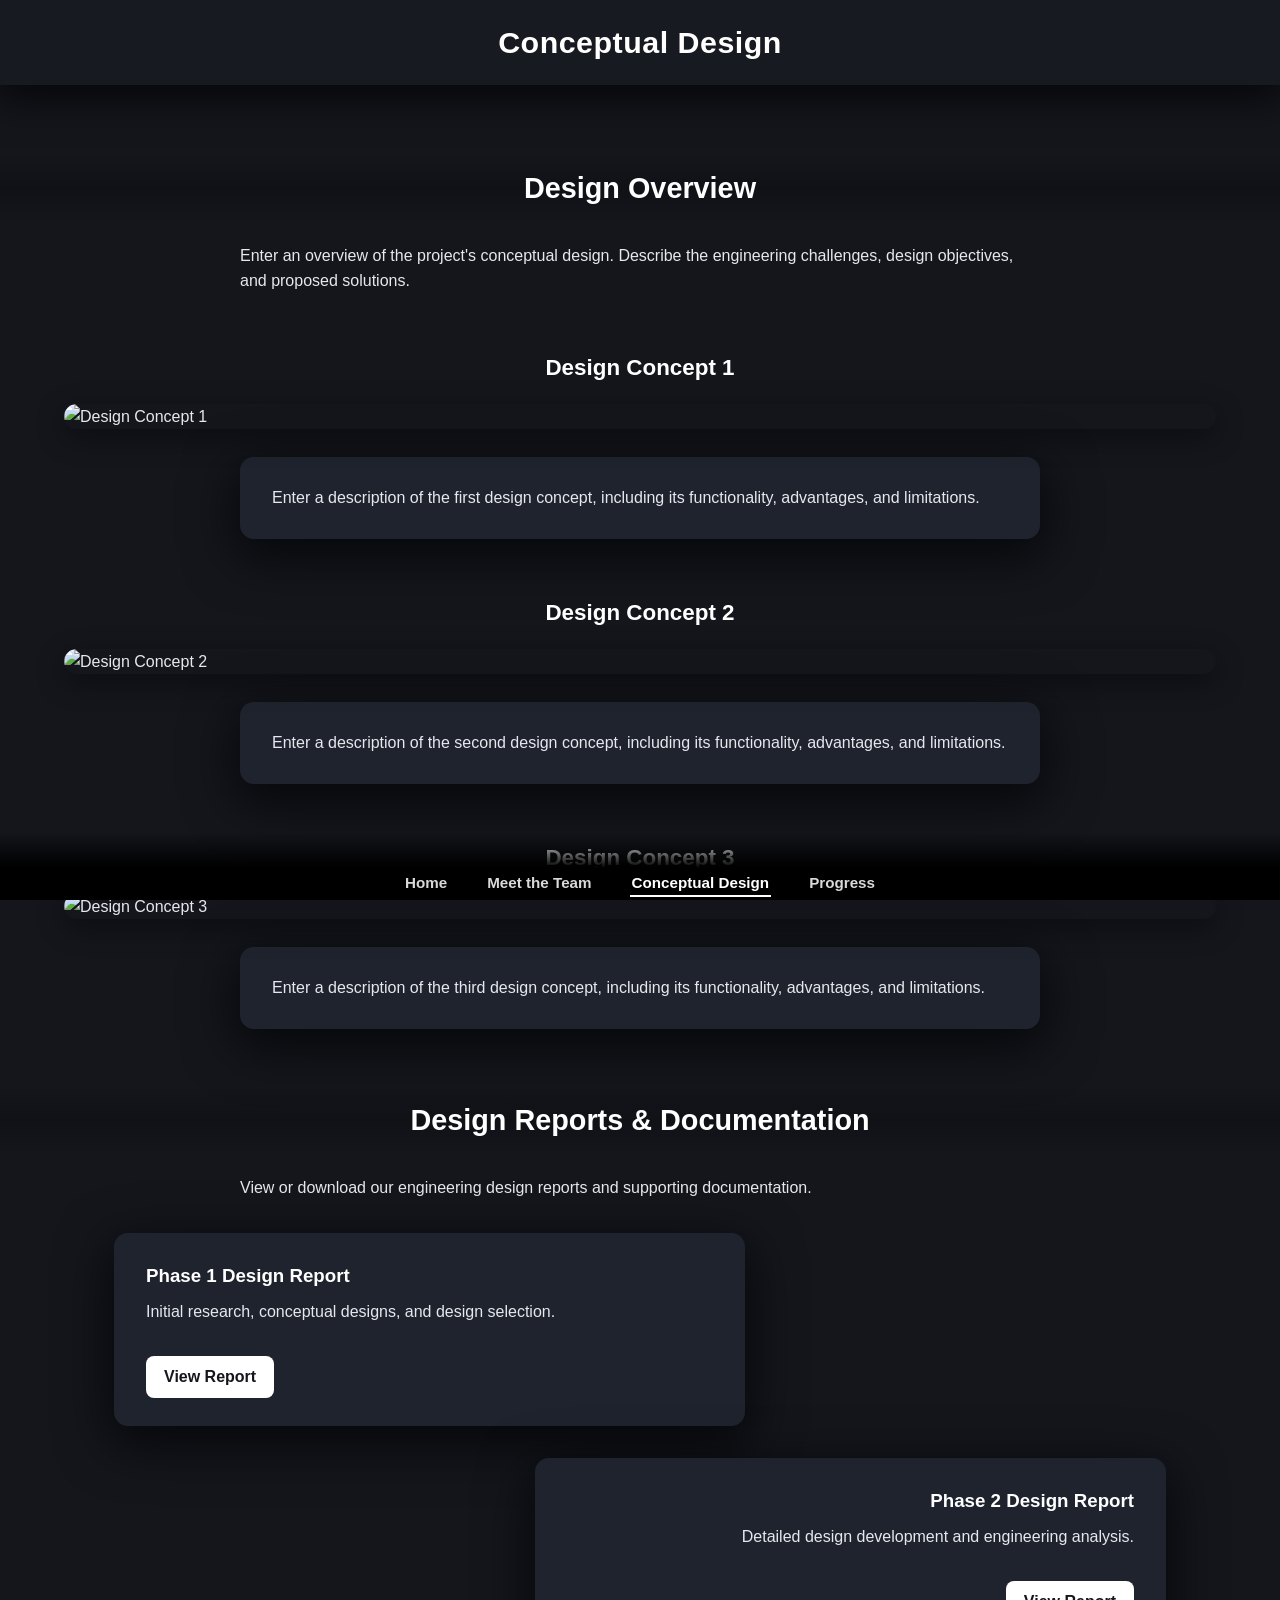
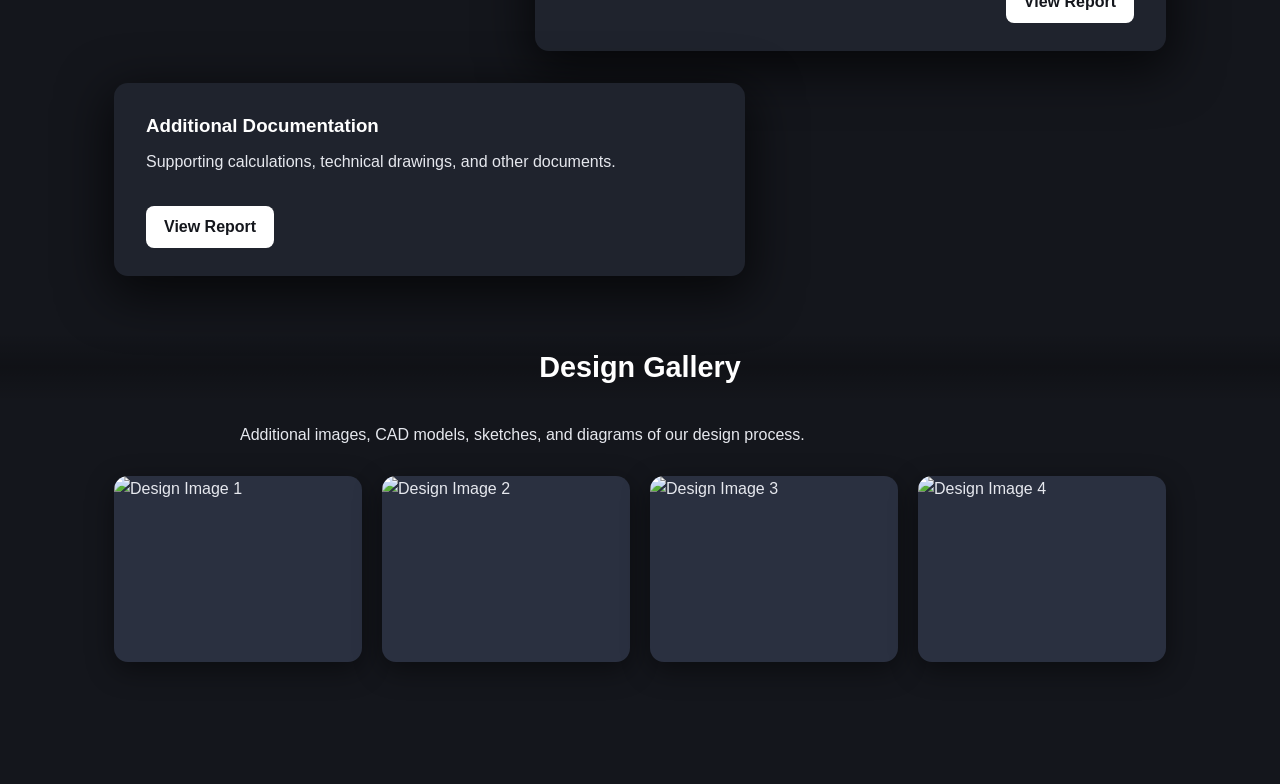
==== design.html @ e7a2e2de "Further Stylization + Progress Page" ====
<!DOCTYPE html>
<html lang="en">
<head>
  <meta charset="UTF-8">
  <meta name="viewport" content="width=device-width, initial-scale=1.0">
  <title>Project Title | Conceptual Design</title>
  <link rel="stylesheet" href="style.css">
</head>
<body>

  <!-- Header bar -->
  <header class="HeaderBar">
    <h1 class="TitleText PageText">Conceptual Design</h1>
  </header>

  <main class="PageContent">

    <!-- ===== Design Overview (standalone text, no box) ===== -->
    <h2 class="HeaderText PageText GradientBand">Design Overview</h2>
    <p class="DescriptionText">
      Enter an overview of the project's conceptual design. Describe the engineering
      challenges, design objectives, and proposed solutions.
    </p>

    <!-- ===== Design concepts: heading, image, description box =====
         Copy a .DesignBlock to add another concept. -->
    <section class="DesignBlock">
      <h3 class="SubHeaderText PageText">Design Concept 1</h3>
      <div class="ImageRow HeroRow">
        <img class="ProjectImage" src="images/design1.jpg" alt="Design Concept 1">
      </div>
      <div class="DescriptionBox">
        <p>
          Enter a description of the first design concept, including its functionality,
          advantages, and limitations.
        </p>
      </div>
    </section>

    <section class="DesignBlock">
      <h3 class="SubHeaderText PageText">Design Concept 2</h3>
      <div class="ImageRow HeroRow">
        <img class="ProjectImage" src="images/design2.jpg" alt="Design Concept 2">
      </div>
      <div class="DescriptionBox">
        <p>
          Enter a description of the second design concept, including its functionality,
          advantages, and limitations.
        </p>
      </div>
    </section>

    <section class="DesignBlock">
      <h3 class="SubHeaderText PageText">Design Concept 3</h3>
      <div class="ImageRow HeroRow">
        <img class="ProjectImage" src="images/design3.jpg" alt="Design Concept 3">
      </div>
      <div class="DescriptionBox">
        <p>
          Enter a description of the third design concept, including its functionality,
          advantages, and limitations.
        </p>
      </div>
    </section>

    <!-- ===== Design Reports & Documentation ===== -->
    <section class="DesignBlock">
      <h2 class="HeaderText PageText GradientBand">Design Reports &amp; Documentation</h2>
      <p class="DescriptionText">
        View or download our engineering design reports and supporting documentation.
      </p>

      <div class="ReportGrid">
        <div class="DescriptionBox">
          <h3>Phase 1 Design Report</h3>
          <p>Initial research, conceptual designs, and design selection.</p>
          <a class="ReportLink" href="reports/phase1.pdf" target="_blank">View Report</a>
        </div>

        <div class="DescriptionBox">
          <h3>Phase 2 Design Report</h3>
          <p>Detailed design development and engineering analysis.</p>
          <a class="ReportLink" href="reports/phase2.pdf" target="_blank">View Report</a>
        </div>

        <div class="DescriptionBox">
          <h3>Additional Documentation</h3>
          <p>Supporting calculations, technical drawings, and other documents.</p>
          <a class="ReportLink" href="reports/additional.pdf" target="_blank">View Report</a>
        </div>
      </div>
    </section>

    <!-- ===== Design Gallery ===== -->
    <section class="DesignBlock">
      <h2 class="HeaderText PageText GradientBand">Design Gallery</h2>
      <p class="DescriptionText">
        Additional images, CAD models, sketches, and diagrams of our design process.
      </p>

      <div class="GalleryGrid">
        <img src="images/gallery1.jpg" alt="Design Image 1">
        <img src="images/gallery2.jpg" alt="Design Image 2">
        <img src="images/gallery3.jpg" alt="Design Image 3">
        <img src="images/gallery4.jpg" alt="Design Image 4">
      </div>
    </section>

  </main>

  <!-- Gradient footer: stays pinned to the bottom of the window while scrolling -->
  <footer class="FooterNav">
    <nav>
      <a href="index.html">Home</a>
      <a href="team.html">Meet the Team</a>
      <a href="design.html" class="active">Conceptual Design</a>
      <a href="progress.html">Progress</a>
    </nav>
  </footer>

</body>
</html>
---- style.css ----
/* ============ Base ============ */
* {
  box-sizing: border-box;
}

body {
  margin: 0;
  min-height: 100vh;
  background: #14161c;
  color: #e6e8ee;
  font-family: "Segoe UI", Roboto, Helvetica, Arial, sans-serif;
  line-height: 1.6;
  /* leave room so the fixed footer never covers the last of the content */
  padding-bottom: 90px;
  overflow-x: hidden;    /* full-width gradient bands never cause sideways scrolling */
}

/* Shared text class for anything on the page */
.PageText {
  color: #ffffff;
  margin: 0;
}

/* ============ Header bar ============ */
.HeaderBar {
  position: relative;    /* keeps the shadow drawn on top of the page below */
  z-index: 10;
  background: #171a21;   /* a bit darker than the text boxes */
  padding: 18px 32px;
  text-align: center;    /* centers the project title */
  box-shadow: 0 10px 40px 4px rgba(0, 0, 0, 0.7);   /* long, soft shadow */
}

.TitleText {
  font-size: 1.9rem;
  font-weight: 700;
  letter-spacing: 0.5px;
}

/* ============ Main content ============ */
.PageContent {
  max-width: 1100px;
  margin: 0 auto;
  padding: 32px 24px;
}

/* Horizontal flex row; image fills the width, height fits the image */
.ImageRow {
  display: flex;
  justify-content: center;
}

/* Home page hero: the image row spans the full window, the image takes 90% of it */
.HeroRow {
  width: 100vw;
  margin-left: calc(50% - 50vw);
}

.HeroRow .ProjectImage {
  width: 90%;
}

.ProjectImage {
  width: 100%;
  height: auto;          /* vertical fit: keeps the image's proportions */
  border-radius: 18px;
  display: block;
  box-shadow: 0 8px 28px rgba(0, 0, 0, 0.45);
}

.HeaderText {
  text-align: center;
  font-size: 1.8rem;
  font-weight: 600;
  margin: 40px 0 20px;
}

/* Full-width bar that fades transparent -> dark -> transparent (top to bottom).
   Put it on any element inside .PageContent; it stretches to the window edges. */
.GradientBand {
  width: 100vw;
  margin-left: calc(50% - 50vw);
  background: linear-gradient(to bottom,
              rgba(0, 0, 0, 0) 0%,
              rgba(0, 0, 0, 0.22) 50%,
              rgba(0, 0, 0, 0) 100%);
}

.HeaderText.GradientBand {
  padding: 12px 0;
  margin-top: 36px;
  margin-bottom: 20px;
}

/* ============ Team page ============ */
.MemberList {
  display: flex;
  flex-direction: column;
}

/* One person: photo on the left, name + description on the right */
.MemberRow {
  padding: 44px 0;
}

/* Every other person gets the gradient band behind them and is mirrored to the right.
   nth-of-type counts only the person rows (divs), not the section headings, so the
   pattern carries on across Team Members, Faculty Advisor and Project Sponsors. */
.MemberRow:nth-of-type(even) {
  width: 100vw;
  margin-left: calc(50% - 50vw);
  background: linear-gradient(to bottom,
              rgba(0, 0, 0, 0) 0%,
              rgba(0, 0, 0, 0.4) 50%,
              rgba(0, 0, 0, 0) 100%);
}

.MemberInner {
  display: flex;
  align-items: center;   /* text keeps its natural height and centers beside the photo */
  gap: 36px;
  max-width: 1052px;     /* matches the page content width */
  margin: 0 auto;
}

/* Mirrored rows: photo on the right, text aligned right */
.MemberRow:nth-of-type(even) .MemberInner {
  flex-direction: row-reverse;
  text-align: right;
}

.MemberPhoto {
  flex: none;
  height: auto;          /* size set by the script in team.html (1.5x the text height) */
  width: 180px;
  aspect-ratio: 1 / 1;
  border-radius: 50%;
  object-fit: cover;
  background: #2a3040;
  box-shadow: 0 8px 28px rgba(0, 0, 0, 0.5);
}

.MemberText {
  flex: 1;
  display: flex;
  flex-direction: column;
  justify-content: center;
  align-items: flex-start;   /* each line is only as wide as its text */
}

.MemberRow:nth-of-type(even) .MemberText {
  align-items: flex-end;
}

.MemberName {
  margin: 0;
  font-size: 1.4rem;
  font-weight: 700;
  color: #ffffff;
}

.MemberText .MemberRole {
  margin: 2px 0 8px;
  font-weight: 600;
  color: #9fb3d9;
}

.MemberText p {
  margin: 0;
}

.SectionGap {
  margin-top: 56px;
}

/* ============ Design page ============ */
/* Standalone intro text (no box) */
.DescriptionText {
  max-width: 800px;
  margin: 0 auto;
  text-align: left;
}

/* Spacing between each concept (heading, image, description box) */
.DesignBlock {
  margin-top: 56px;
}

.DesignBlock .ImageRow {
  margin-bottom: 28px;
}

/* Smaller heading, one step below HeaderText */
.SubHeaderText {
  text-align: center;
  font-size: 1.4rem;
  font-weight: 600;
  margin: 0 0 18px;
}

/* Report cards: stacked with space between, alternating left / right */
.ReportGrid {
  display: flex;
  flex-direction: column;
  gap: 32px;
  margin-top: 32px;
}

.ReportGrid .DescriptionBox {
  width: 60%;
  max-width: none;
  margin: 0;
  display: flex;
  flex-direction: column;
  align-items: flex-start;     /* headings only as wide as their text */
  align-self: flex-start;      /* odd reports sit on the left */
}

.ReportGrid .DescriptionBox:nth-child(even) {
  align-self: flex-end;        /* even reports sit on the right */
  align-items: flex-end;
  text-align: right;
}

.ReportGrid .DescriptionBox:nth-child(even) .ReportLink {
  align-self: flex-end;
}

.ReportGrid h3 {
  margin: 0 0 8px;
  color: #ffffff;
}

.ReportGrid p {
  flex: 1;
}

.ReportLink {
  align-self: flex-start;
  margin-top: 16px;
  padding: 8px 18px;
  border-radius: 8px;
  background: #ffffff;
  color: #14161c;
  font-weight: 600;
  text-decoration: none;
}

.ReportLink:hover {
  background: #d8deea;
}

/* Gallery */
.GalleryGrid {
  display: grid;
  grid-template-columns: repeat(auto-fit, minmax(240px, 1fr));
  gap: 20px;
  margin-top: 28px;
}

.GalleryGrid img {
  width: 100%;
  aspect-ratio: 4 / 3;
  object-fit: cover;
  border-radius: 14px;
  box-shadow: 0 8px 28px rgba(0, 0, 0, 0.45);
  background: #2a3040;
}

/* Centered box, text inside reads left to right */
.DescriptionBox {
  max-width: 800px;
  margin: 0 auto;
  padding: 28px 32px;
  background: #1f232d;
  border-radius: 14px;
  text-align: left;
  box-shadow: 0 14px 50px 6px rgba(0, 0, 0, 0.65);  /* long, soft shadow */
}

.DescriptionBox p {
  margin: 0 0 1em;
}

.DescriptionBox p:last-child {
  margin-bottom: 0;
}

.ProductStatement {
  font-size: 1.15rem;
  font-weight: 600;
  color: #ffffff;
}

/* ============ Gradient footer nav ============ */
.FooterNav {
  position: fixed;       /* pinned to the window, so it stays put while scrolling */
  left: 0;
  right: 0;
  bottom: 0;
  height: 32px;          /* the solid black strip the links sit in */
  display: flex;
  align-items: center;
  justify-content: center;
  background: #000;
  z-index: 20;
}

/* Fade from transparent to black, sitting just above the solid strip */
.FooterNav::before {
  content: "";
  position: absolute;
  left: 0;
  right: 0;
  bottom: 100%;
  height: 35px;
  background: linear-gradient(to top, #000 0%, rgba(0, 0, 0, 0) 100%);
  pointer-events: none;  /* clicks pass through the fade */
}

.FooterNav nav {
  display: flex;
  gap: 36px;
}

.FooterNav a {
  color: #ffffff;
  text-decoration: none;
  font-weight: 600;
  font-size: 0.95rem;
  line-height: 1.3;
  padding: 2px 2px;
  border-bottom: 2px solid transparent;
  transition: border-color 0.2s, opacity 0.2s;
  opacity: 0.85;
}

.FooterNav a:hover,
.FooterNav a.active {
  opacity: 1;
  border-bottom-color: #ffffff;
}

/* ============ Progress page ============ */
.DescriptionBox .UpdateDate {
  flex: none;
  margin: -4px 0 8px;
  font-size: 0.9rem;
  font-weight: 600;
  color: #9fb3d9;
}

/* ============ Hover effects ============ */
/* One speed for every hover animation: change it here */
:root {
  --hover-speed: 0.5s;
  --text-glow: 0 0 14px rgba(170, 195, 255, 0.55);
}

/* Everything that animates on hover */
.DescriptionBox,
.ProjectImage,
.GalleryGrid img,
.MemberPhoto,
.ReportLink,
.FooterNav a,
.TitleText,
.HeaderText,
.SubHeaderText,
.DescriptionText,
.DescriptionBox p,
.DescriptionBox h3,
.MemberName,
.MemberRole,
.MemberText p {
  transition: transform var(--hover-speed) ease,
              box-shadow var(--hover-speed) ease,
              color var(--hover-speed) ease,
              text-shadow var(--hover-speed) ease,
              opacity var(--hover-speed), border-color var(--hover-speed);
}

/* Text boxes don't grow, they glow */
.DescriptionBox:hover {
  box-shadow: 0 14px 50px 6px rgba(0, 0, 0, 0.65),
              0 0 22px 0 rgba(150, 180, 255, 0.18);
}

/* Pictures (including team photos): grow 5% */
.ProjectImage:hover,
.GalleryGrid img:hover,
.MemberPhoto:hover {
  transform: scale(1.05);
}

/* Glow-only image (home page picture, Gantt chart): no growth, just a glow */
.GlowImage:hover {
  transform: none;
  box-shadow: 0 8px 28px rgba(0, 0, 0, 0.45),
              0 0 40px 6px rgba(150, 180, 255, 0.4);
}

/* Buttons: grow 10% */
.ReportLink:hover,
.FooterNav a:hover {
  transform: scale(1.1);
}

/* Titles, headers and names: grow 10% */
.TitleText:hover,
.HeaderText:hover,
.SubHeaderText:hover,
.DescriptionBox h3:hover,
.MemberName:hover {
  transform: scale(1.1);
}

/* Paragraphs: grow 5% (10% would push long paragraphs out of their boxes) */
.DescriptionText:hover,
.DescriptionBox p:hover,
.MemberRole:hover,
.MemberText p:hover {
  transform: scale(1.05);
}

/* All text: brighten and glow a little on hover */
.TitleText:hover,
.HeaderText:hover,
.SubHeaderText:hover,
.DescriptionText:hover,
.DescriptionBox p:hover,
.DescriptionBox h3:hover,
.MemberName:hover,
.MemberText p:hover {
  color: #ffffff;
  text-shadow: var(--text-glow);
}

.MemberText .MemberRole:hover {
  color: #c9d7f5;
  text-shadow: var(--text-glow);
}

/* Where text grows from:
   - paragraphs that fill a box grow from the middle, so they stay inside the box
   - short lines (headings, names, roles) are only as wide as their text and grow
     from the side they're anchored to */
.DescriptionText,
.DescriptionBox p {
  transform-origin: center;
}

.DescriptionBox h3,
.MemberName,
.MemberRole,
.MemberText p {
  transform-origin: left center;
}

.ReportGrid .DescriptionBox:nth-child(even) h3,
.MemberRow:nth-of-type(even) .MemberName,
.MemberRow:nth-of-type(even) .MemberRole,
.MemberRow:nth-of-type(even) .MemberText p {
  transform-origin: right center;
}

/* ============ Small screens ============ */
@media (max-width: 600px) {
  .HeaderBar { padding: 14px 18px; }
  .TitleText { font-size: 1.4rem; }
  .DescriptionBox { padding: 20px; }
  .MemberInner { gap: 18px; padding: 0 16px; }
  .FooterNav nav { gap: 18px; }
  .ReportGrid .DescriptionBox { width: 100%; }
  .FooterNav a { font-size: 0.95rem; }
}
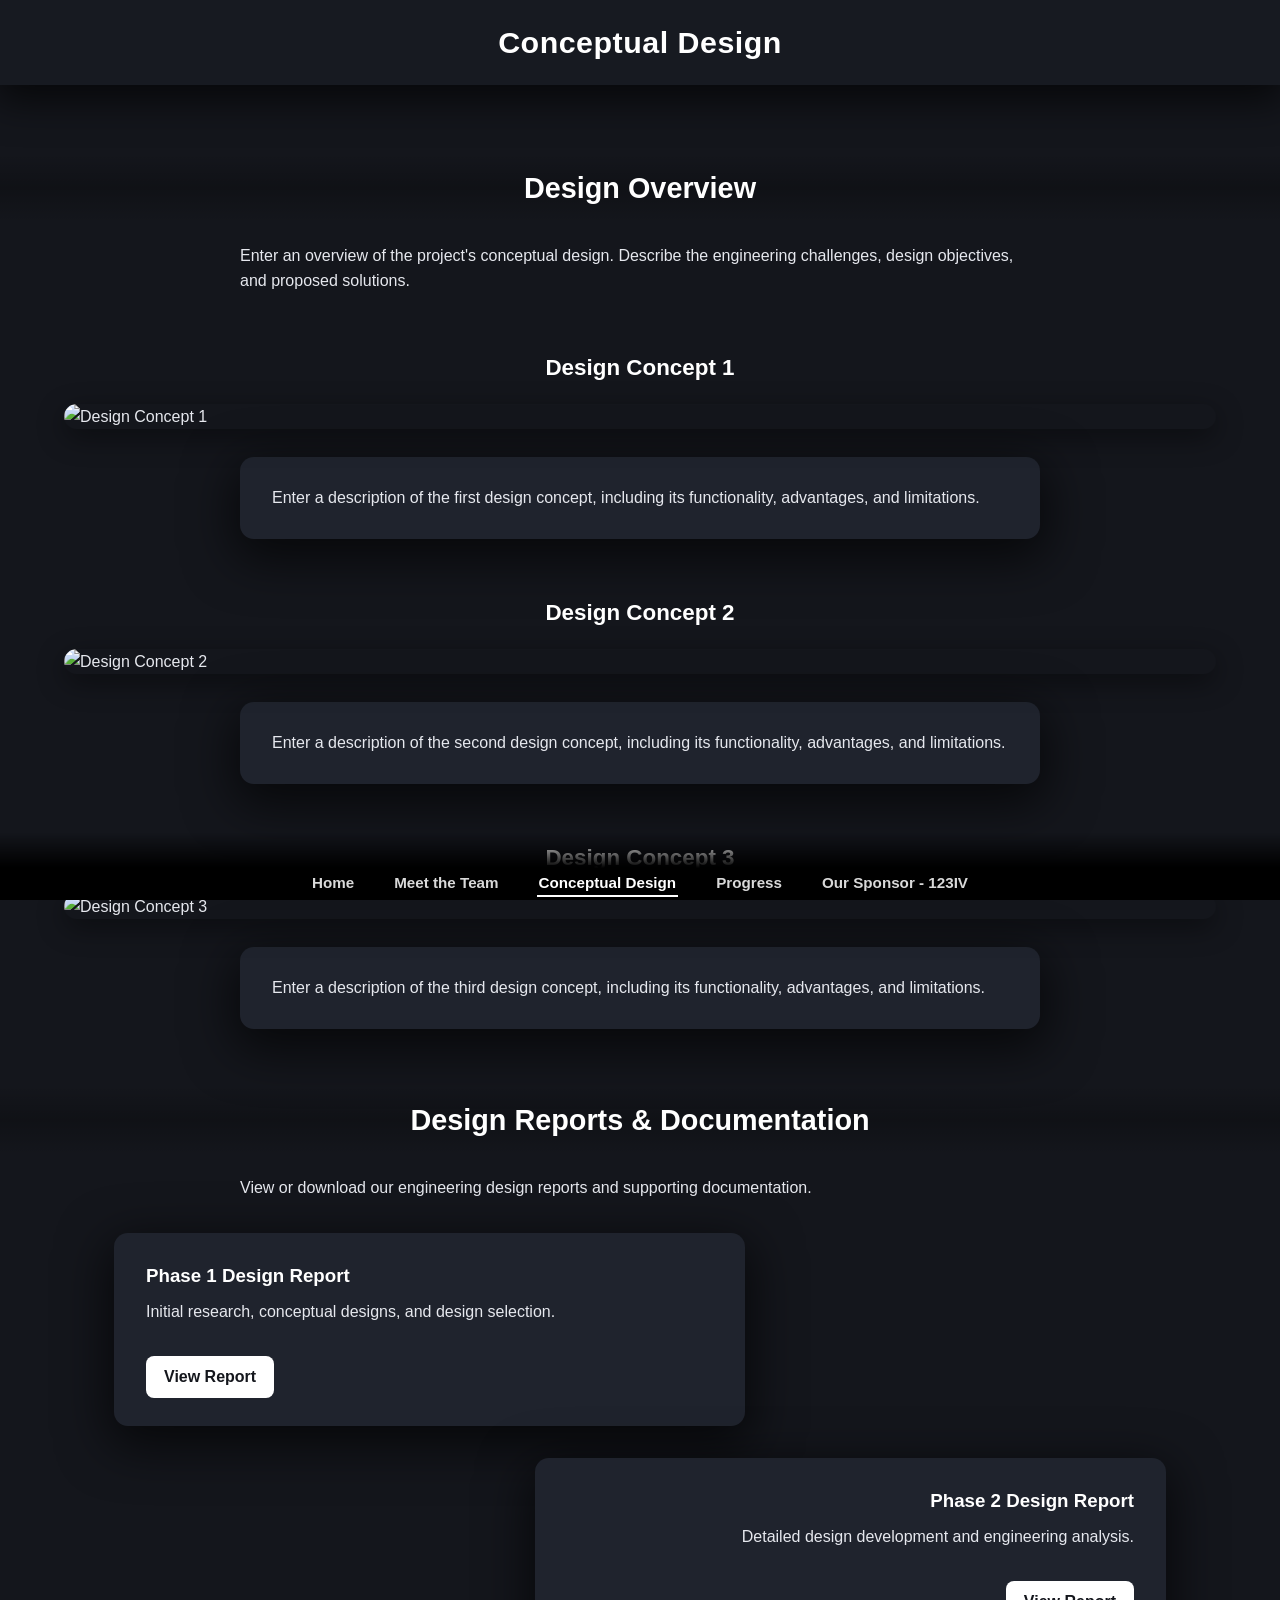
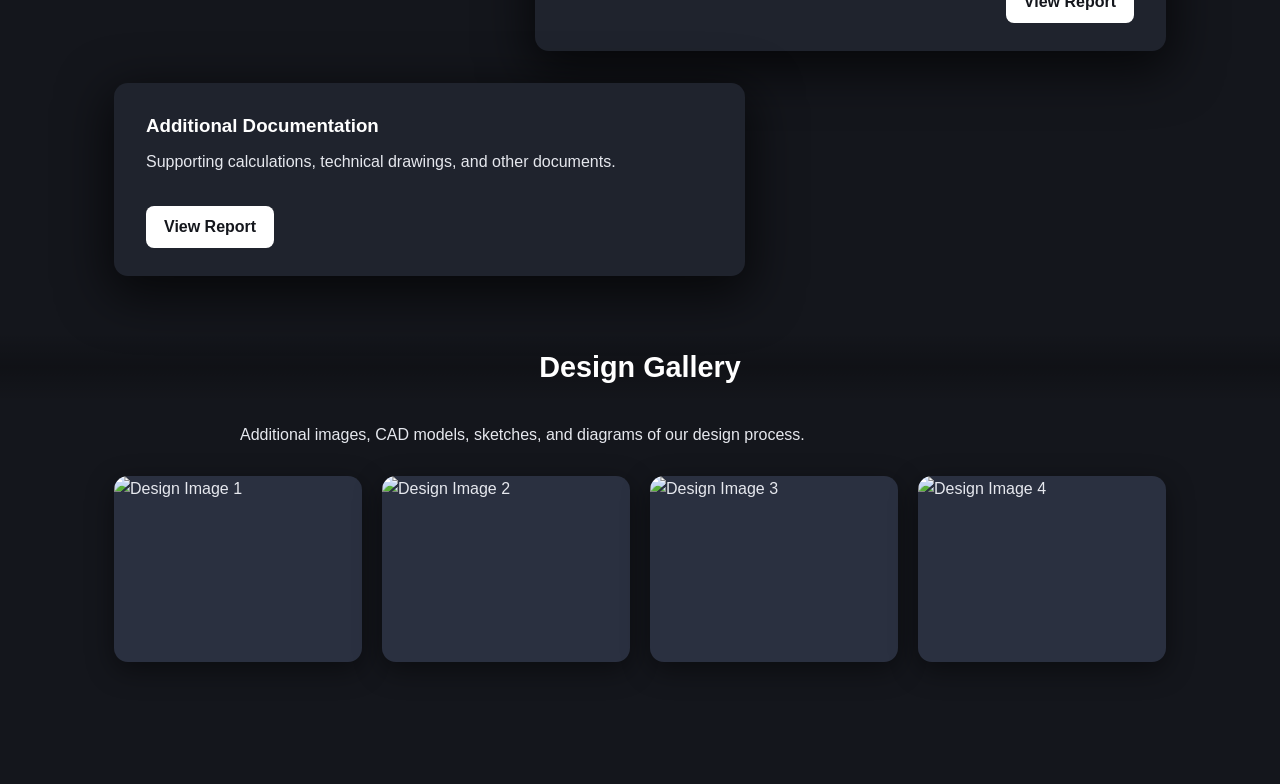
==== commit e19ffe21: "Title Fix" ====
--- a/design.html
+++ b/design.html
@@ -115,6 +115,7 @@
       <a href="team.html">Meet the Team</a>
       <a href="design.html" class="active">Conceptual Design</a>
       <a href="progress.html">Progress</a>
+      <a href="https://www.123ivrobot.com/" target="_blank" rel="noopener noreferrer">Our Sponsor - 123IV</a>
     </nav>
   </footer>
 
--- a/style.css
+++ b/style.css
@@ -470,7 +470,8 @@
   .TitleText { font-size: 1.4rem; }
   .DescriptionBox { padding: 20px; }
   .MemberInner { gap: 18px; padding: 0 16px; }
-  .FooterNav nav { gap: 18px; }
+  .FooterNav { height: auto; padding: 6px 10px; }
+  .FooterNav nav { flex-wrap: wrap; justify-content: center; gap: 4px 16px; }
   .ReportGrid .DescriptionBox { width: 100%; }
   .FooterNav a { font-size: 0.95rem; }
 }
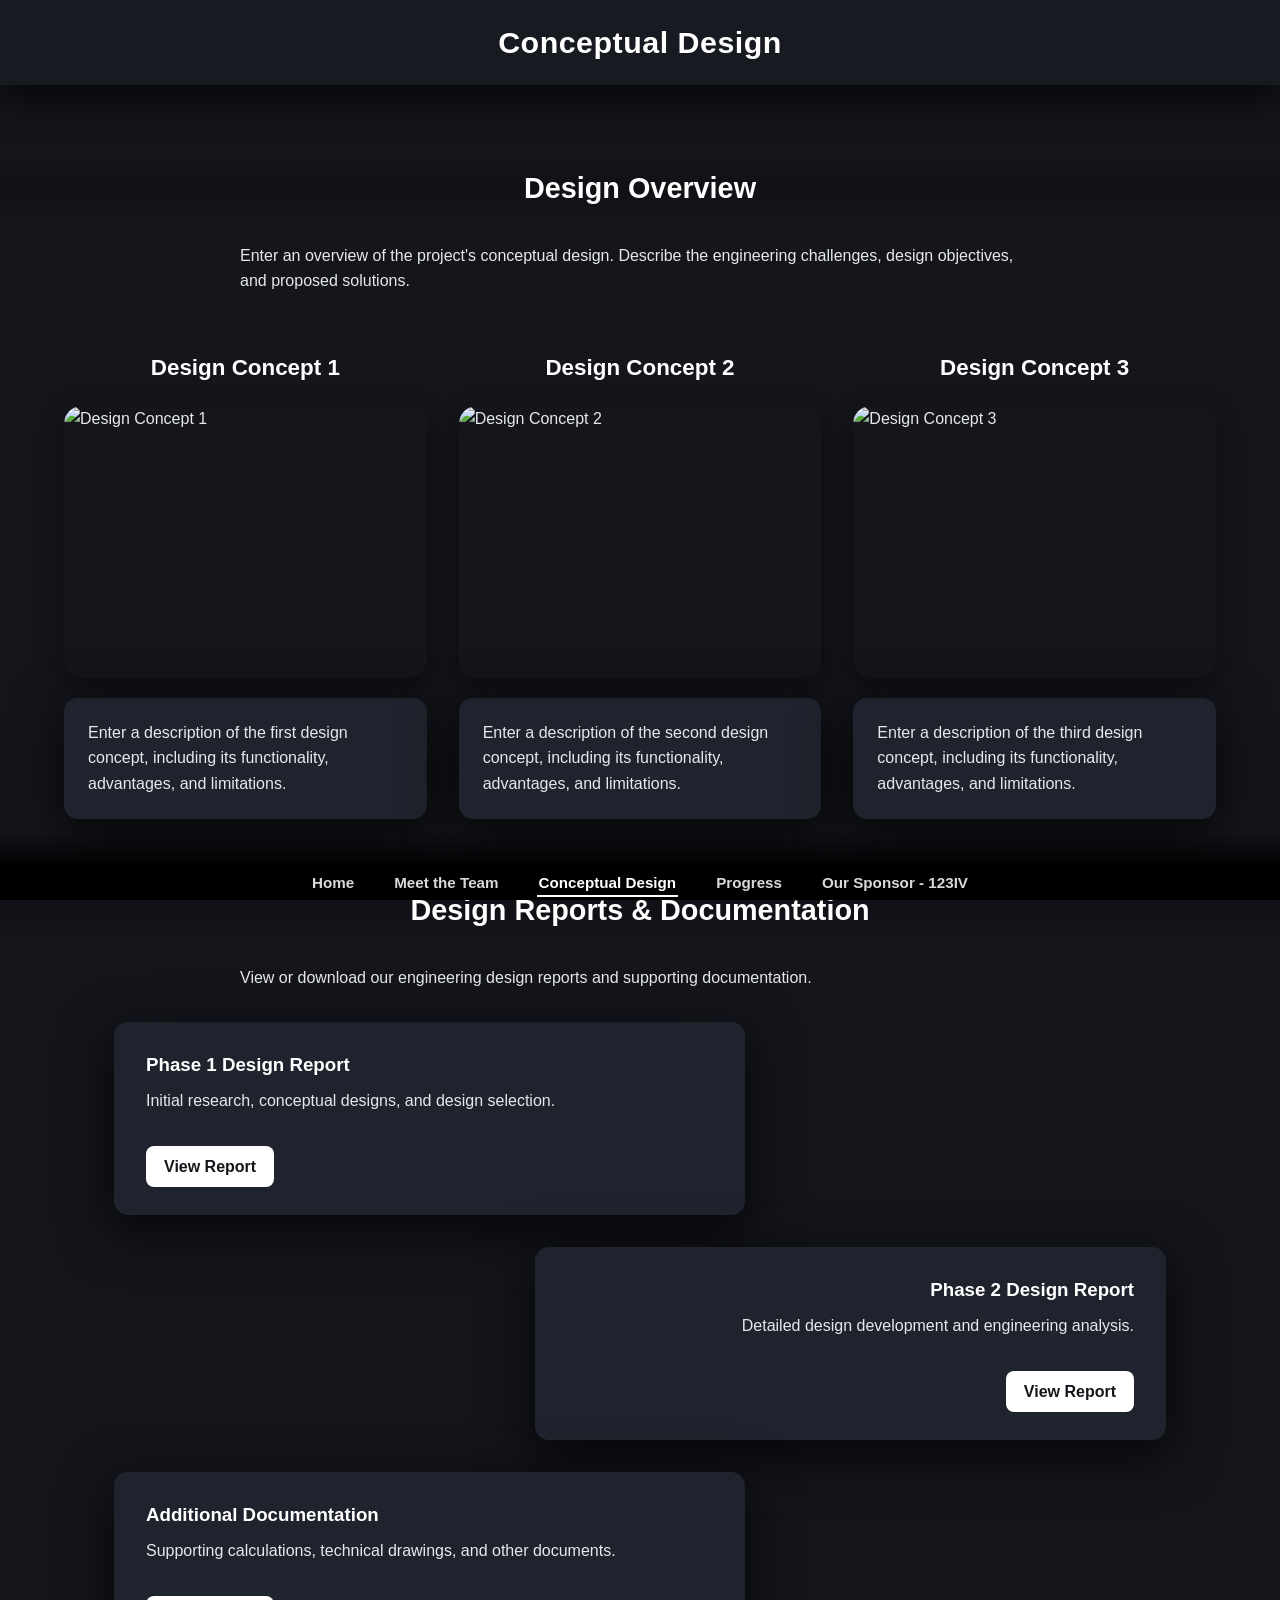
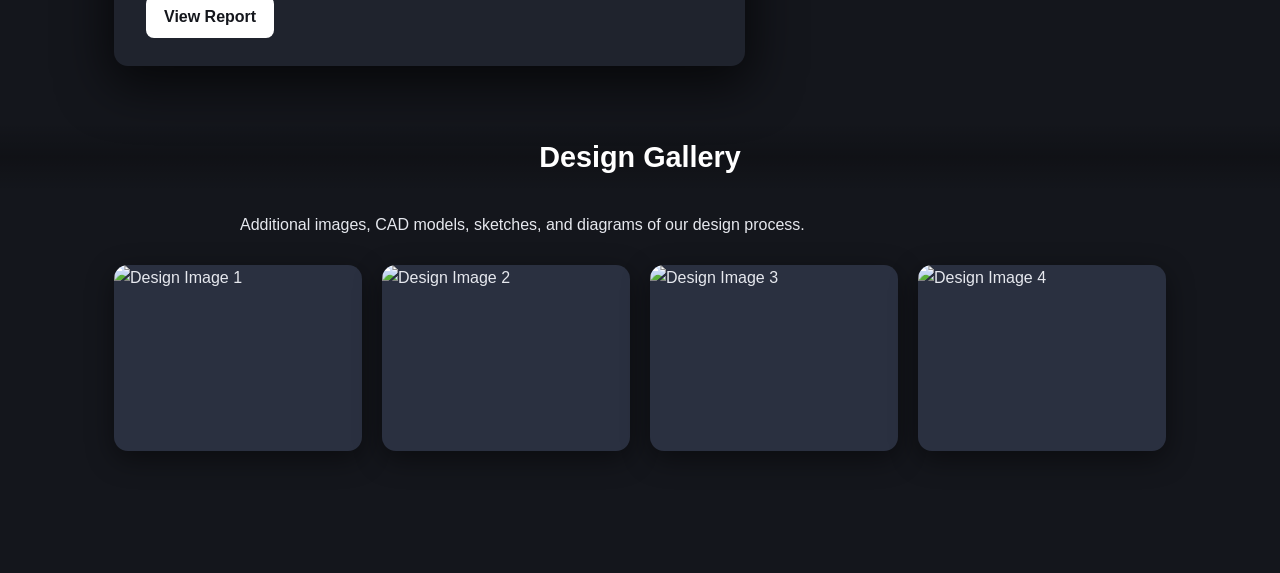
==== commit ab233b5f: "Stylization Changes" ====
--- a/design.html
+++ b/design.html
@@ -22,44 +22,44 @@
       challenges, design objectives, and proposed solutions.
     </p>
 
-    <!-- ===== Design concepts: heading, image, description box =====
-         Copy a .DesignBlock to add another concept. -->
+    <!-- ===== Design concepts: side by side, each with heading, image, description box =====
+         Copy a .ConceptCard to add another concept; the row adjusts automatically. -->
     <section class="DesignBlock">
-      <h3 class="SubHeaderText PageText">Design Concept 1</h3>
-      <div class="ImageRow HeroRow">
-        <img class="ProjectImage" src="images/design1.jpg" alt="Design Concept 1">
-      </div>
-      <div class="DescriptionBox">
-        <p>
-          Enter a description of the first design concept, including its functionality,
-          advantages, and limitations.
-        </p>
-      </div>
-    </section>
+      <div class="ConceptRow">
 
-    <section class="DesignBlock">
-      <h3 class="SubHeaderText PageText">Design Concept 2</h3>
-      <div class="ImageRow HeroRow">
-        <img class="ProjectImage" src="images/design2.jpg" alt="Design Concept 2">
-      </div>
-      <div class="DescriptionBox">
-        <p>
-          Enter a description of the second design concept, including its functionality,
-          advantages, and limitations.
-        </p>
-      </div>
-    </section>
+        <div class="ConceptCard">
+          <h3 class="SubHeaderText PageText">Design Concept 1</h3>
+          <img class="ProjectImage" src="images/design1.jpg" alt="Design Concept 1">
+          <div class="DescriptionBox">
+            <p>
+              Enter a description of the first design concept, including its functionality,
+              advantages, and limitations.
+            </p>
+          </div>
+        </div>
 
-    <section class="DesignBlock">
-      <h3 class="SubHeaderText PageText">Design Concept 3</h3>
-      <div class="ImageRow HeroRow">
-        <img class="ProjectImage" src="images/design3.jpg" alt="Design Concept 3">
-      </div>
-      <div class="DescriptionBox">
-        <p>
-          Enter a description of the third design concept, including its functionality,
-          advantages, and limitations.
-        </p>
+        <div class="ConceptCard">
+          <h3 class="SubHeaderText PageText">Design Concept 2</h3>
+          <img class="ProjectImage" src="images/design2.jpg" alt="Design Concept 2">
+          <div class="DescriptionBox">
+            <p>
+              Enter a description of the second design concept, including its functionality,
+              advantages, and limitations.
+            </p>
+          </div>
+        </div>
+
+        <div class="ConceptCard">
+          <h3 class="SubHeaderText PageText">Design Concept 3</h3>
+          <img class="ProjectImage" src="images/design3.jpg" alt="Design Concept 3">
+          <div class="DescriptionBox">
+            <p>
+              Enter a description of the third design concept, including its functionality,
+              advantages, and limitations.
+            </p>
+          </div>
+        </div>
+
       </div>
     </section>
 
--- a/style.css
+++ b/style.css
@@ -196,6 +196,37 @@
   font-size: 1.4rem;
   font-weight: 600;
   margin: 0 0 18px;
+}
+
+/* Design concepts: side by side in one row, using 90% of the window width */
+.ConceptRow {
+  width: 90vw;
+  margin-left: calc(50% - 45vw);
+  display: grid;
+  grid-template-columns: repeat(auto-fit, minmax(260px, 1fr));
+  gap: 32px;
+  align-items: start;
+}
+
+.ConceptCard {
+  display: flex;
+  flex-direction: column;
+  gap: 20px;
+}
+
+.ConceptCard .SubHeaderText {
+  margin: 0;
+}
+
+.ConceptCard .ProjectImage {
+  aspect-ratio: 4 / 3;   /* all three images the same shape, whatever their size */
+  object-fit: cover;
+}
+
+.ConceptCard .DescriptionBox {
+  max-width: none;
+  margin: 0;
+  padding: 22px 24px;
 }
 
 /* Report cards: stacked with space between, alternating left / right */
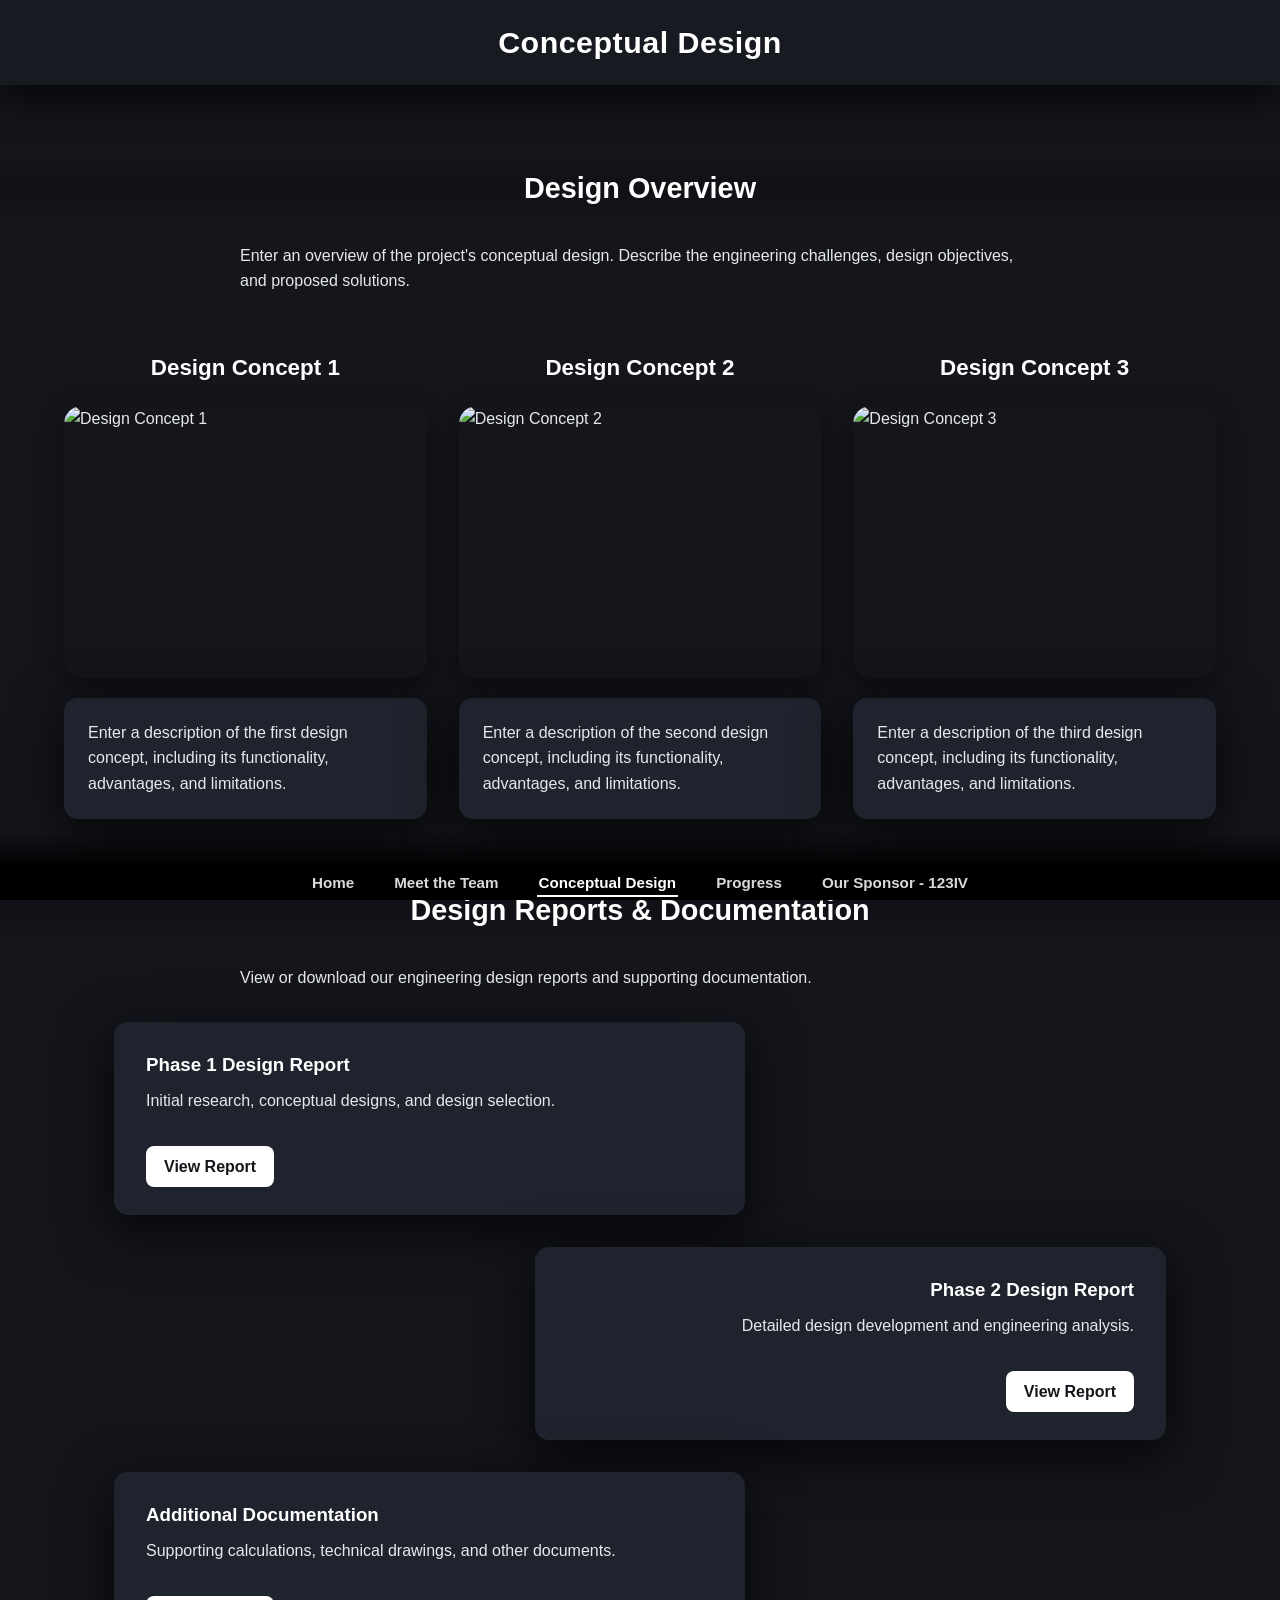
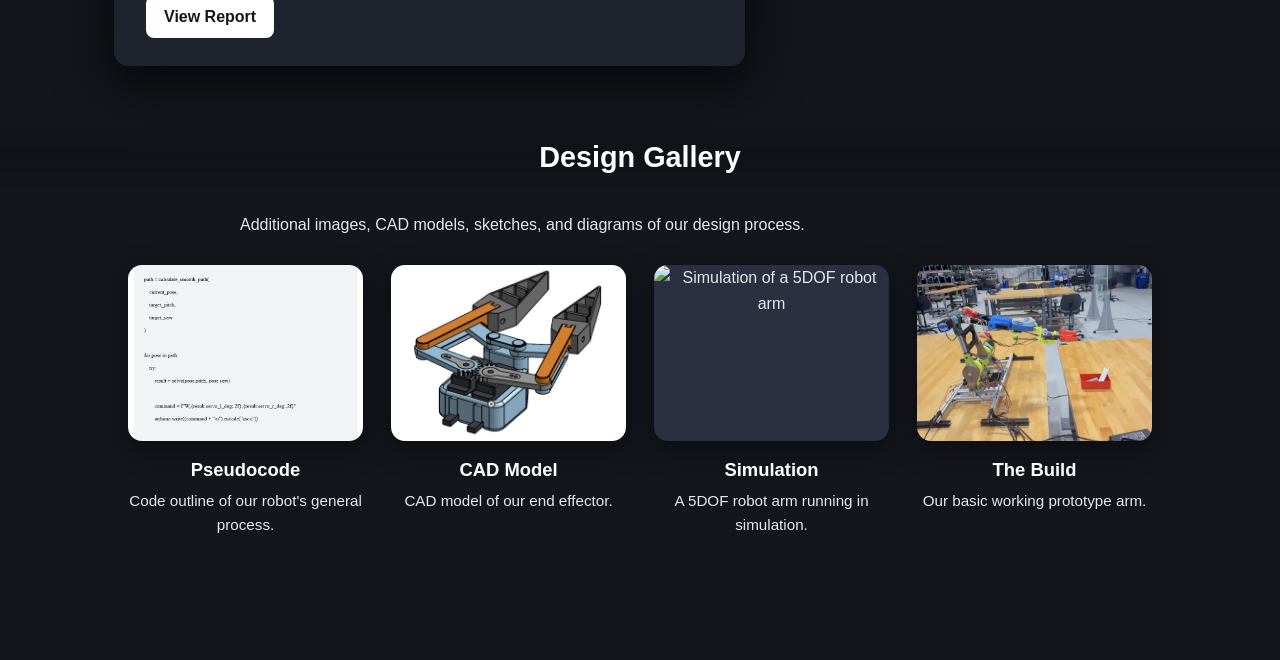
==== commit 69b754bd: "Stylization Changes" ====
--- a/design.html
+++ b/design.html
@@ -98,11 +98,40 @@
         Additional images, CAD models, sketches, and diagrams of our design process.
       </p>
 
+      <!-- Each .GalleryItem is an image with a name and description underneath.
+           Copy one to add another. -->
       <div class="GalleryGrid">
-        <img src="images/gallery1.jpg" alt="Design Image 1">
-        <img src="images/gallery2.jpg" alt="Design Image 2">
-        <img src="images/gallery3.jpg" alt="Design Image 3">
-        <img src="images/gallery4.jpg" alt="Design Image 4">
+        <figure class="GalleryItem">
+          <img src="images/code.png" alt="Pseudocode outline of the robot process">
+          <figcaption>
+            <h3 class="GalleryName">Pseudocode</h3>
+            <p class="GalleryDesc">Code outline of our robot's general process.</p>
+          </figcaption>
+        </figure>
+
+        <figure class="GalleryItem">
+          <img src="images/EE.png" alt="CAD model of the end effector">
+          <figcaption>
+            <h3 class="GalleryName">CAD Model</h3>
+            <p class="GalleryDesc">CAD model of our end effector.</p>
+          </figcaption>
+        </figure>
+
+        <figure class="GalleryItem">
+          <img src="images/gallery3.gif" alt="Simulation of a 5DOF robot arm">
+          <figcaption>
+            <h3 class="GalleryName">Simulation</h3>
+            <p class="GalleryDesc">A 5DOF robot arm running in simulation.</p>
+          </figcaption>
+        </figure>
+
+        <figure class="GalleryItem">
+          <img src="images/Arm.png" alt="Basic working prototype arm">
+          <figcaption>
+            <h3 class="GalleryName">The Build</h3>
+            <p class="GalleryDesc">Our basic working prototype arm.</p>
+          </figcaption>
+        </figure>
       </div>
     </section>
 
--- a/style.css
+++ b/style.css
@@ -281,12 +281,50 @@
   background: #d8deea;
 }
 
-/* Gallery */
+/* Gallery: 80% of the window wide, image with name + description under each */
 .GalleryGrid {
+  width: 80vw;
+  margin-left: calc(50% - 40vw);
+  margin-top: 28px;
   display: grid;
-  grid-template-columns: repeat(auto-fit, minmax(240px, 1fr));
-  gap: 20px;
-  margin-top: 28px;
+  grid-template-columns: repeat(4, 1fr);   /* 4 across on wide screens */
+  gap: 28px;
+  align-items: start;
+}
+
+@media (max-width: 1000px) {
+  .GalleryGrid { grid-template-columns: repeat(2, 1fr); }   /* 2 x 2 */
+}
+
+@media (max-width: 600px) {
+  .GalleryGrid { grid-template-columns: 1fr; }              /* stacked on phones */
+}
+
+.GalleryItem {
+  margin: 0;
+  display: flex;
+  flex-direction: column;
+  align-items: center;
+  text-align: center;
+}
+
+.GalleryItem figcaption {
+  margin-top: 14px;
+  display: flex;
+  flex-direction: column;
+  align-items: center;   /* each line only as wide as its text */
+}
+
+.GalleryName {
+  margin: 0;
+  font-size: 1.15rem;
+  font-weight: 700;
+  color: #ffffff;
+}
+
+.GalleryDesc {
+  margin: 4px 0 0;
+  font-size: 0.95rem;
 }
 
 .GalleryGrid img {
@@ -403,7 +441,9 @@
 .DescriptionBox h3,
 .MemberName,
 .MemberRole,
-.MemberText p {
+.MemberText p,
+.GalleryName,
+.GalleryDesc {
   transition: transform var(--hover-speed) ease,
               box-shadow var(--hover-speed) ease,
               color var(--hover-speed) ease,
@@ -442,7 +482,8 @@
 .HeaderText:hover,
 .SubHeaderText:hover,
 .DescriptionBox h3:hover,
-.MemberName:hover {
+.MemberName:hover,
+.GalleryName:hover {
   transform: scale(1.1);
 }
 
@@ -450,7 +491,8 @@
 .DescriptionText:hover,
 .DescriptionBox p:hover,
 .MemberRole:hover,
-.MemberText p:hover {
+.MemberText p:hover,
+.GalleryDesc:hover {
   transform: scale(1.05);
 }
 
@@ -462,7 +504,9 @@
 .DescriptionBox p:hover,
 .DescriptionBox h3:hover,
 .MemberName:hover,
-.MemberText p:hover {
+.MemberText p:hover,
+.GalleryName:hover,
+.GalleryDesc:hover {
   color: #ffffff;
   text-shadow: var(--text-glow);
 }
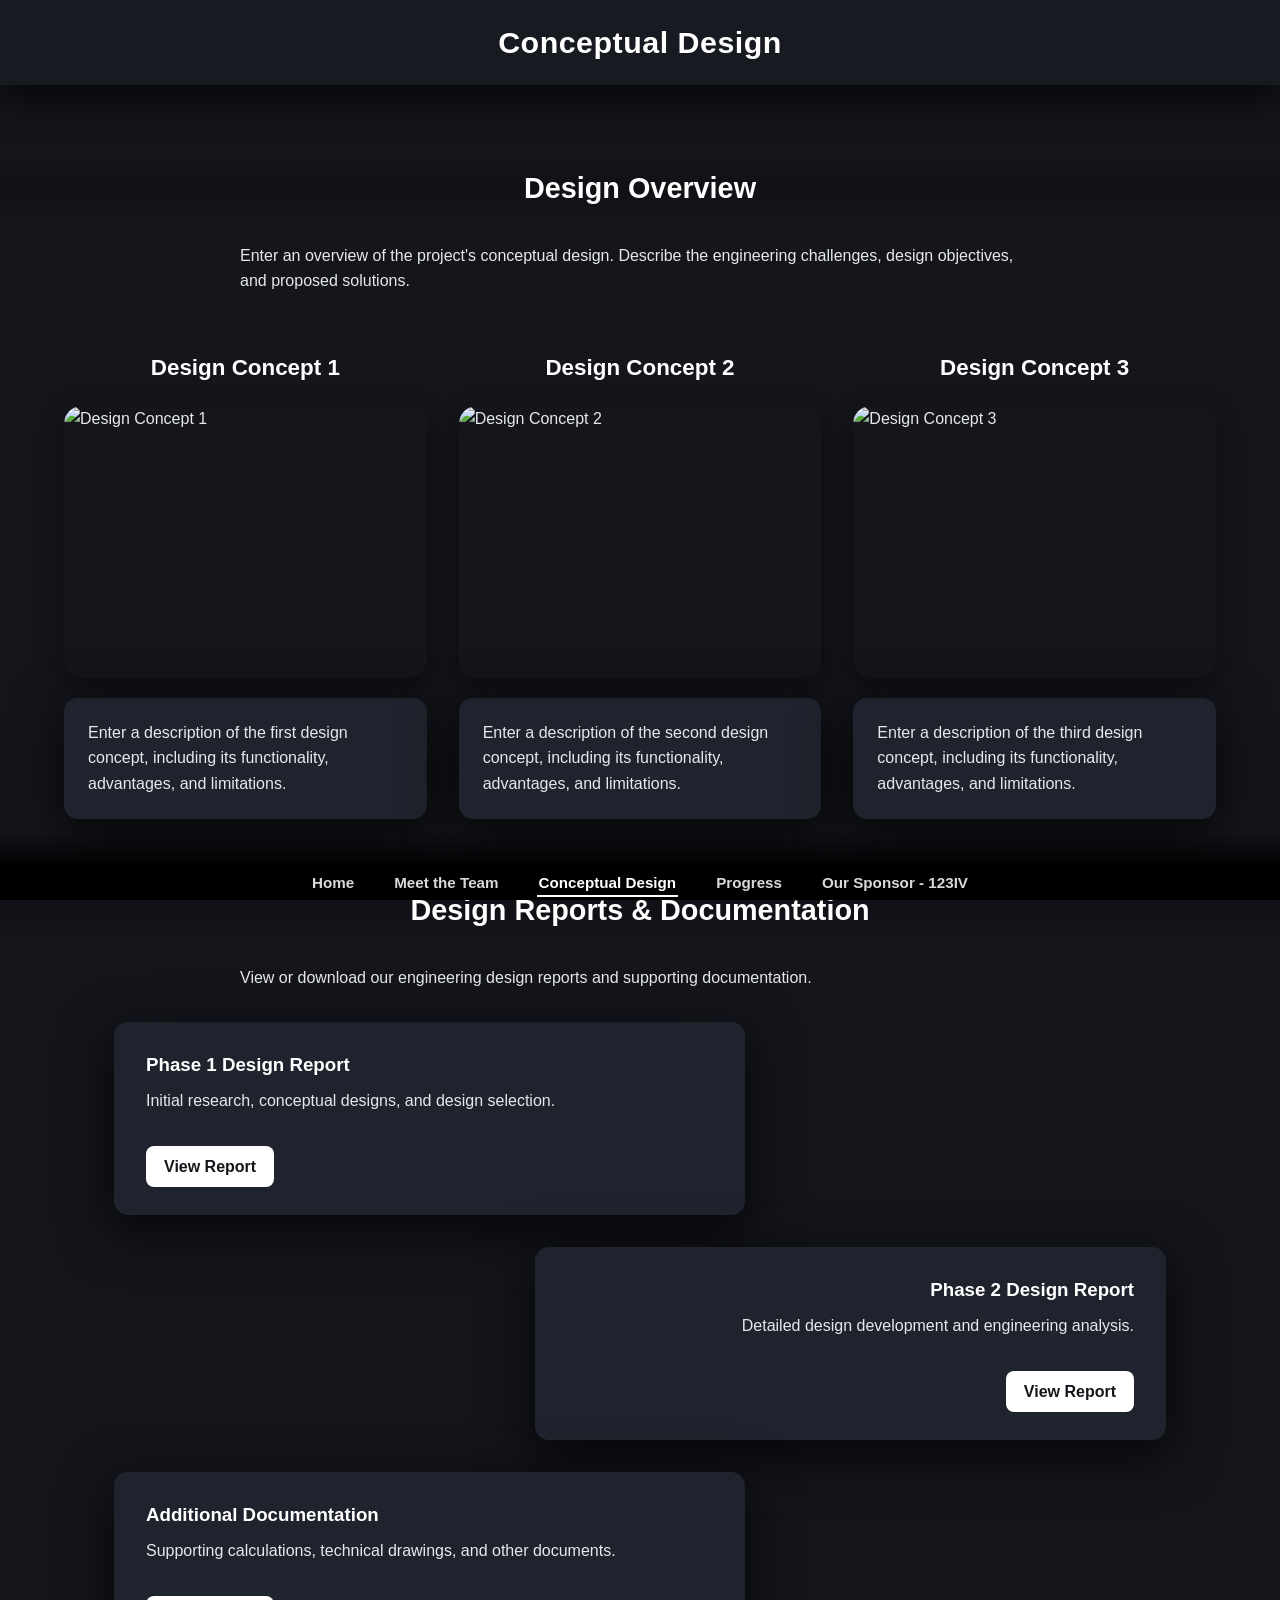
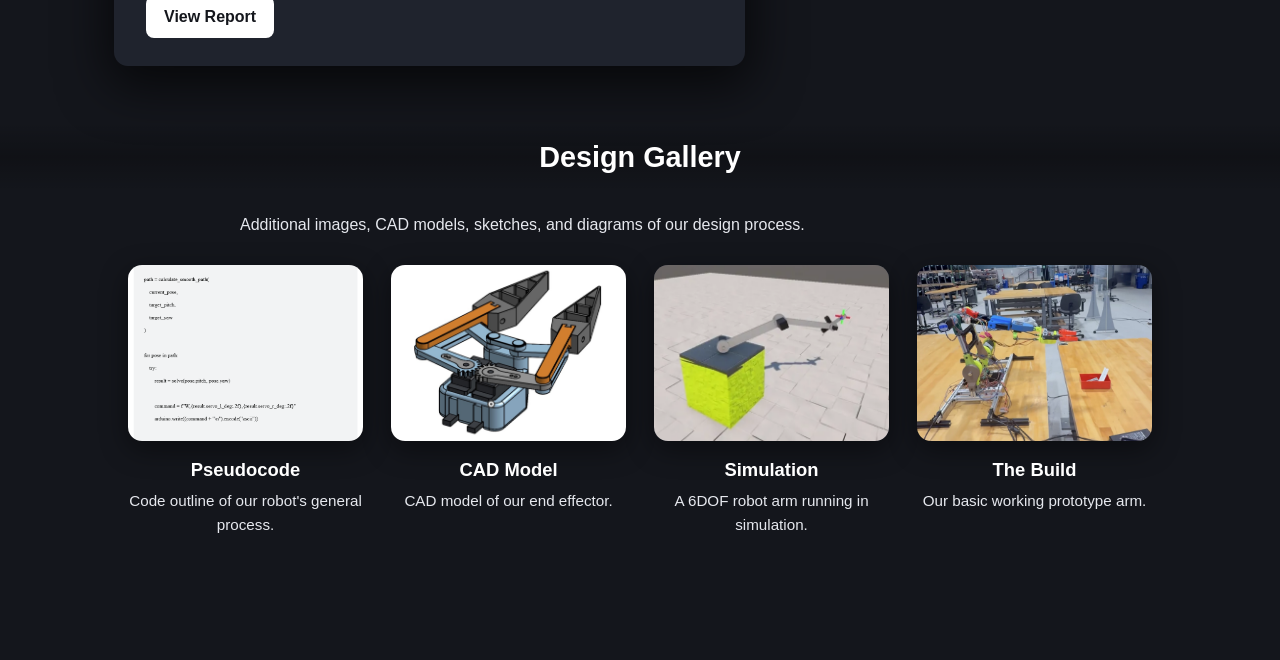
==== commit 722e28e7: "Small Changes" ====
--- a/design.html
+++ b/design.html
@@ -118,10 +118,10 @@
         </figure>
 
         <figure class="GalleryItem">
-          <img src="images/gallery3.gif" alt="Simulation of a 5DOF robot arm">
+          <img src="images/sim.webp" alt="Simulation of a 6DOF robot arm">
           <figcaption>
             <h3 class="GalleryName">Simulation</h3>
-            <p class="GalleryDesc">A 5DOF robot arm running in simulation.</p>
+            <p class="GalleryDesc">A 6DOF robot arm running in simulation.</p>
           </figcaption>
         </figure>
 
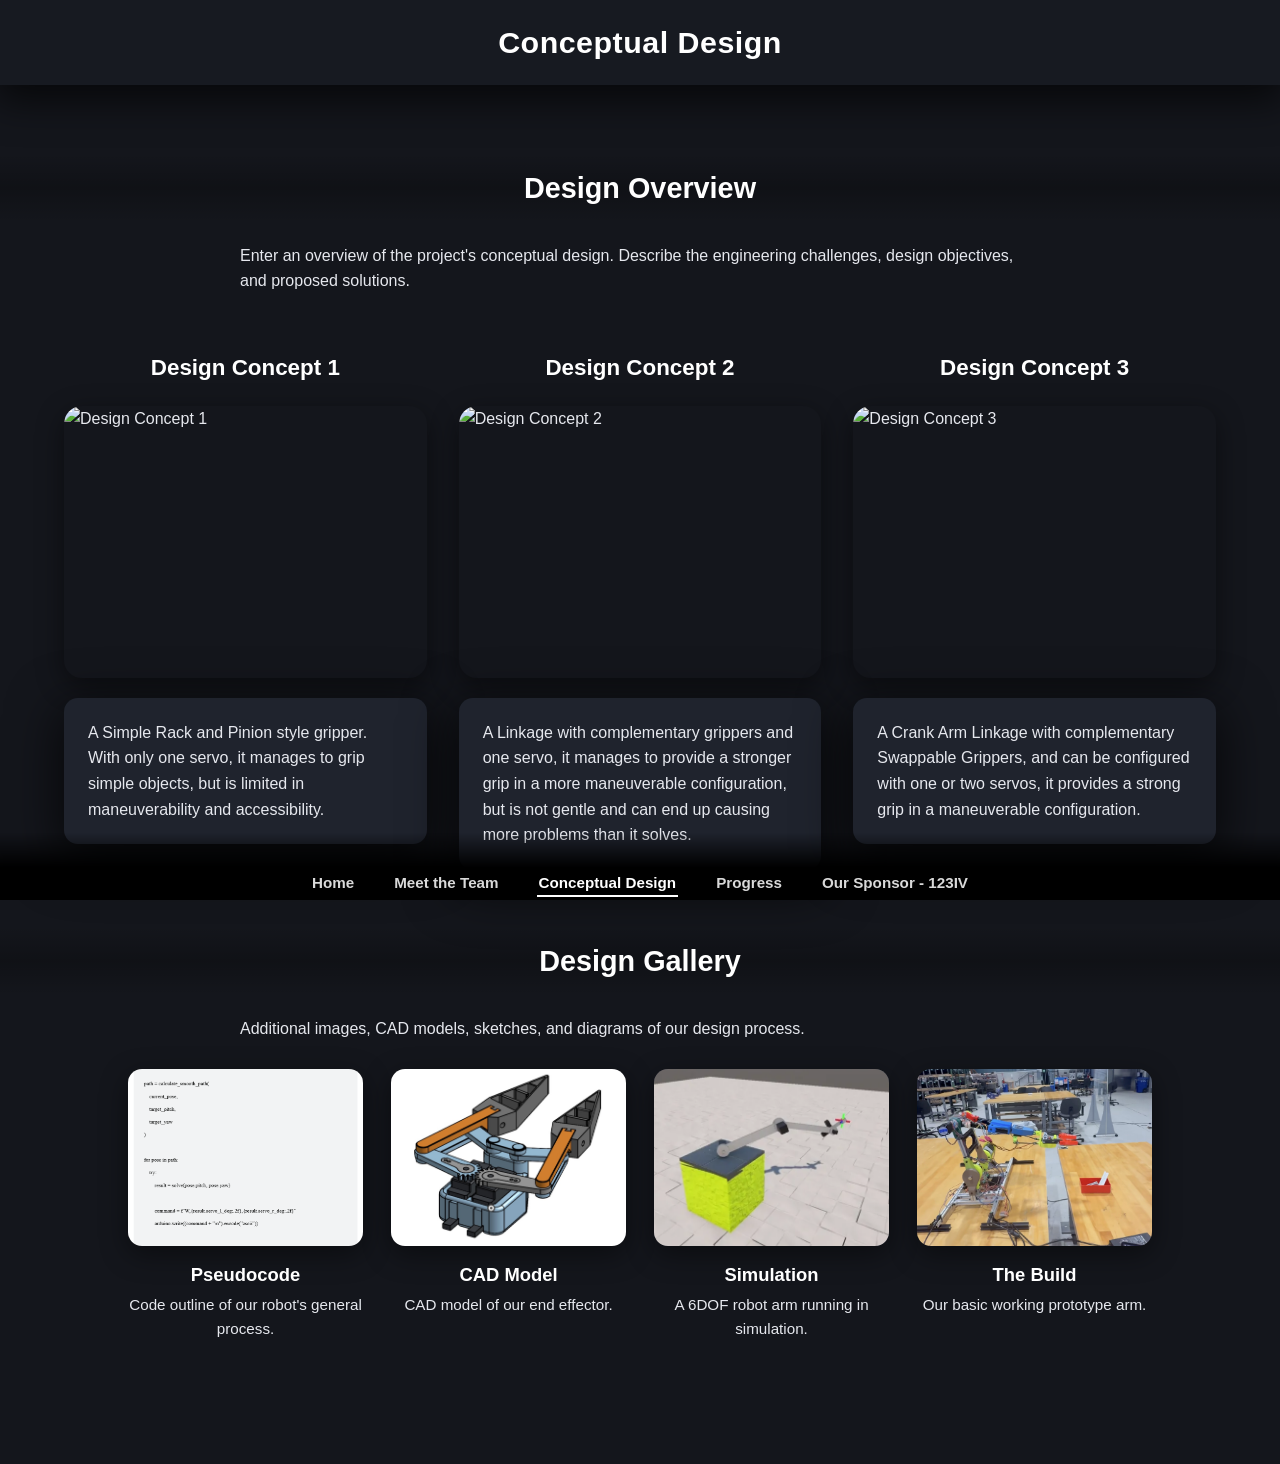
==== commit a193a346: "Design and Team" ====
--- a/design.html
+++ b/design.html
@@ -18,8 +18,7 @@
     <!-- ===== Design Overview (standalone text, no box) ===== -->
     <h2 class="HeaderText PageText GradientBand">Design Overview</h2>
     <p class="DescriptionText">
-      Enter an overview of the project's conceptual design. Describe the engineering
-      challenges, design objectives, and proposed solutions.
+      Enter an overview of the project's conceptual design. Describe the engineering challenges, design objectives, and proposed solutions.
     </p>
 
     <!-- ===== Design concepts: side by side, each with heading, image, description box =====
@@ -29,65 +28,34 @@
 
         <div class="ConceptCard">
           <h3 class="SubHeaderText PageText">Design Concept 1</h3>
-          <img class="ProjectImage" src="images/design1.jpg" alt="Design Concept 1">
+          <img class="ProjectImage" src="images/ee1.png" alt="Design Concept 1">
           <div class="DescriptionBox">
             <p>
-              Enter a description of the first design concept, including its functionality,
-              advantages, and limitations.
+              A Simple Rack and Pinion style gripper. With only one servo, it manages to grip simple objects, but is limited in maneuverability and accessibility.
             </p>
           </div>
         </div>
 
         <div class="ConceptCard">
           <h3 class="SubHeaderText PageText">Design Concept 2</h3>
-          <img class="ProjectImage" src="images/design2.jpg" alt="Design Concept 2">
+          <img class="ProjectImage" src="images/ee2.png" alt="Design Concept 2">
           <div class="DescriptionBox">
             <p>
-              Enter a description of the second design concept, including its functionality,
-              advantages, and limitations.
+              A Linkage with complementary grippers and one servo, it manages to provide a stronger grip in a more maneuverable configuration, but is not gentle and can end up causing more problems than it solves.
             </p>
           </div>
         </div>
 
         <div class="ConceptCard">
           <h3 class="SubHeaderText PageText">Design Concept 3</h3>
-          <img class="ProjectImage" src="images/design3.jpg" alt="Design Concept 3">
+          <img class="ProjectImage" src="images/ee3.png" alt="Design Concept 3">
           <div class="DescriptionBox">
             <p>
-              Enter a description of the third design concept, including its functionality,
-              advantages, and limitations.
+              A Crank Arm Linkage with complementary Swappable Grippers, and can be configured with one or two servos, it provides a strong grip in a maneuverable configuration.
             </p>
           </div>
         </div>
 
-      </div>
-    </section>
-
-    <!-- ===== Design Reports & Documentation ===== -->
-    <section class="DesignBlock">
-      <h2 class="HeaderText PageText GradientBand">Design Reports &amp; Documentation</h2>
-      <p class="DescriptionText">
-        View or download our engineering design reports and supporting documentation.
-      </p>
-
-      <div class="ReportGrid">
-        <div class="DescriptionBox">
-          <h3>Phase 1 Design Report</h3>
-          <p>Initial research, conceptual designs, and design selection.</p>
-          <a class="ReportLink" href="reports/phase1.pdf" target="_blank">View Report</a>
-        </div>
-
-        <div class="DescriptionBox">
-          <h3>Phase 2 Design Report</h3>
-          <p>Detailed design development and engineering analysis.</p>
-          <a class="ReportLink" href="reports/phase2.pdf" target="_blank">View Report</a>
-        </div>
-
-        <div class="DescriptionBox">
-          <h3>Additional Documentation</h3>
-          <p>Supporting calculations, technical drawings, and other documents.</p>
-          <a class="ReportLink" href="reports/additional.pdf" target="_blank">View Report</a>
-        </div>
       </div>
     </section>
 
--- a/style.css
+++ b/style.css
@@ -484,7 +484,7 @@
 .DescriptionBox h3:hover,
 .MemberName:hover,
 .GalleryName:hover {
-  transform: scale(1.1);
+  transform: scale(1.05);
 }
 
 /* Paragraphs: grow 5% (10% would push long paragraphs out of their boxes) */
@@ -493,7 +493,7 @@
 .MemberRole:hover,
 .MemberText p:hover,
 .GalleryDesc:hover {
-  transform: scale(1.05);
+  transform: scale(1.025);
 }
 
 /* All text: brighten and glow a little on hover */
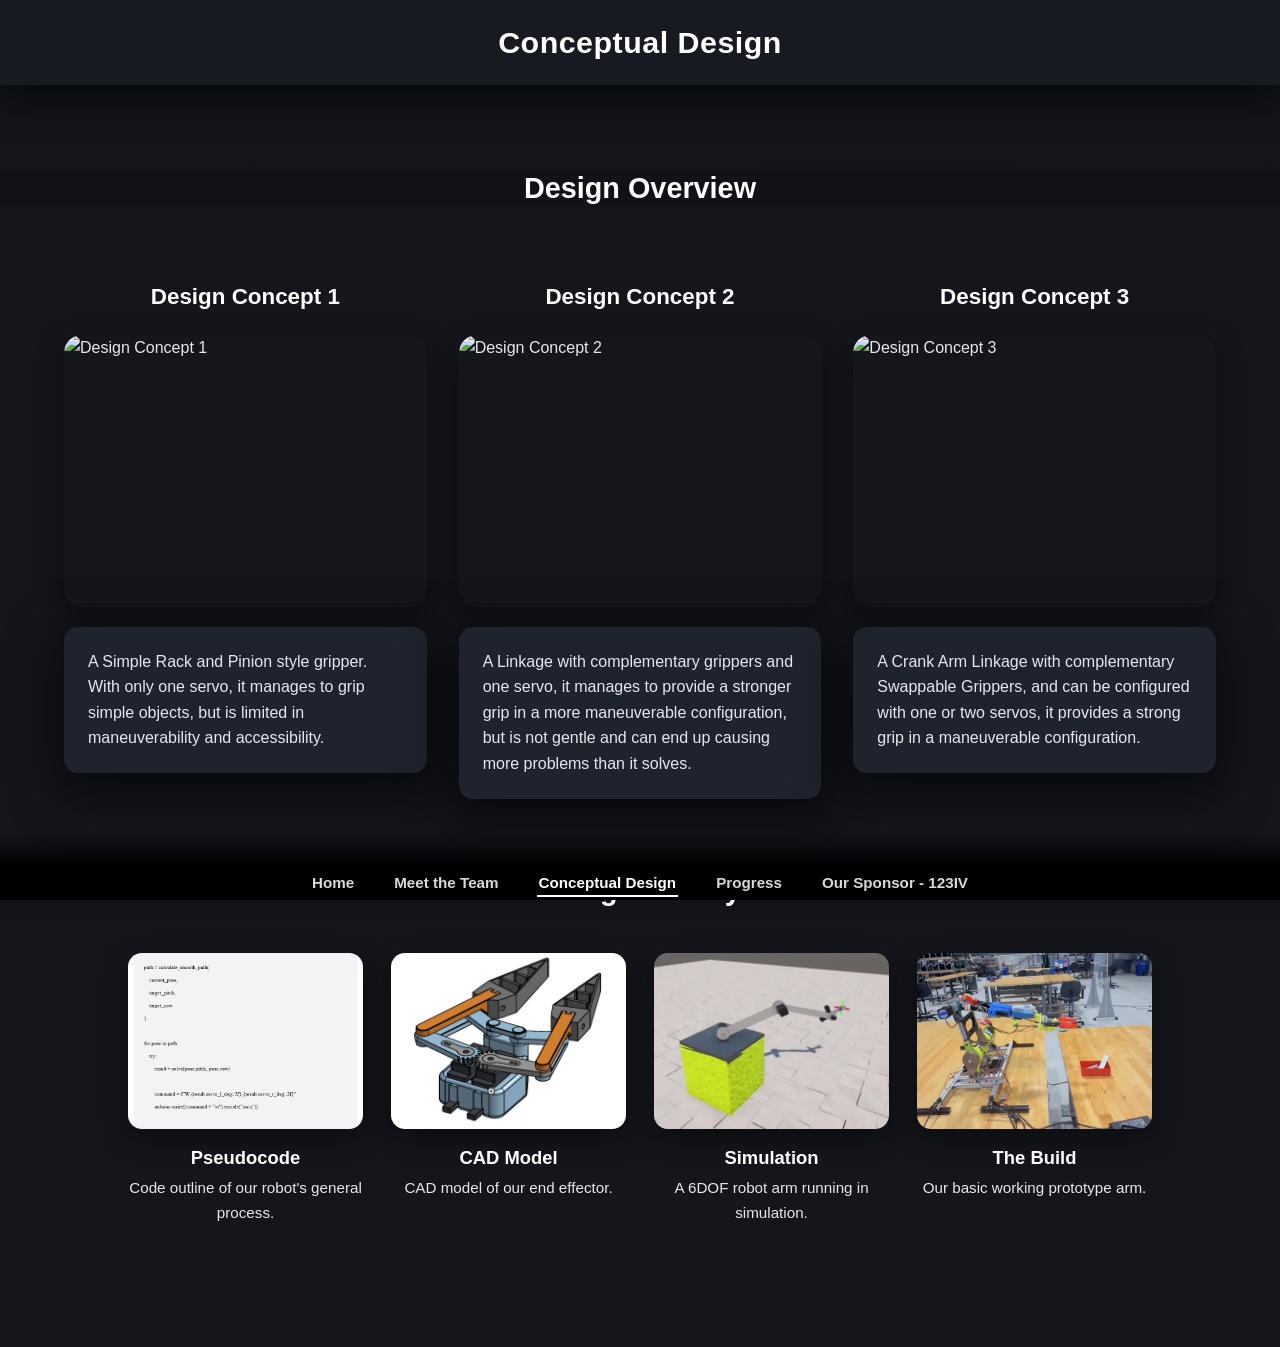
==== commit 89fbd0c4: "Change" ====
--- a/design.html
+++ b/design.html
@@ -18,7 +18,7 @@
     <!-- ===== Design Overview (standalone text, no box) ===== -->
     <h2 class="HeaderText PageText GradientBand">Design Overview</h2>
     <p class="DescriptionText">
-      Enter an overview of the project's conceptual design. Describe the engineering challenges, design objectives, and proposed solutions.
+      <!-- Enter an overview of the project's conceptual design. Describe the engineering challenges, design objectives, and proposed solutions. -->
     </p>
 
     <!-- ===== Design concepts: side by side, each with heading, image, description box =====
@@ -63,7 +63,7 @@
     <section class="DesignBlock">
       <h2 class="HeaderText PageText GradientBand">Design Gallery</h2>
       <p class="DescriptionText">
-        Additional images, CAD models, sketches, and diagrams of our design process.
+        <!-- Additional images, CAD models, sketches, and diagrams of our design process. -->
       </p>
 
       <!-- Each .GalleryItem is an image with a name and description underneath.
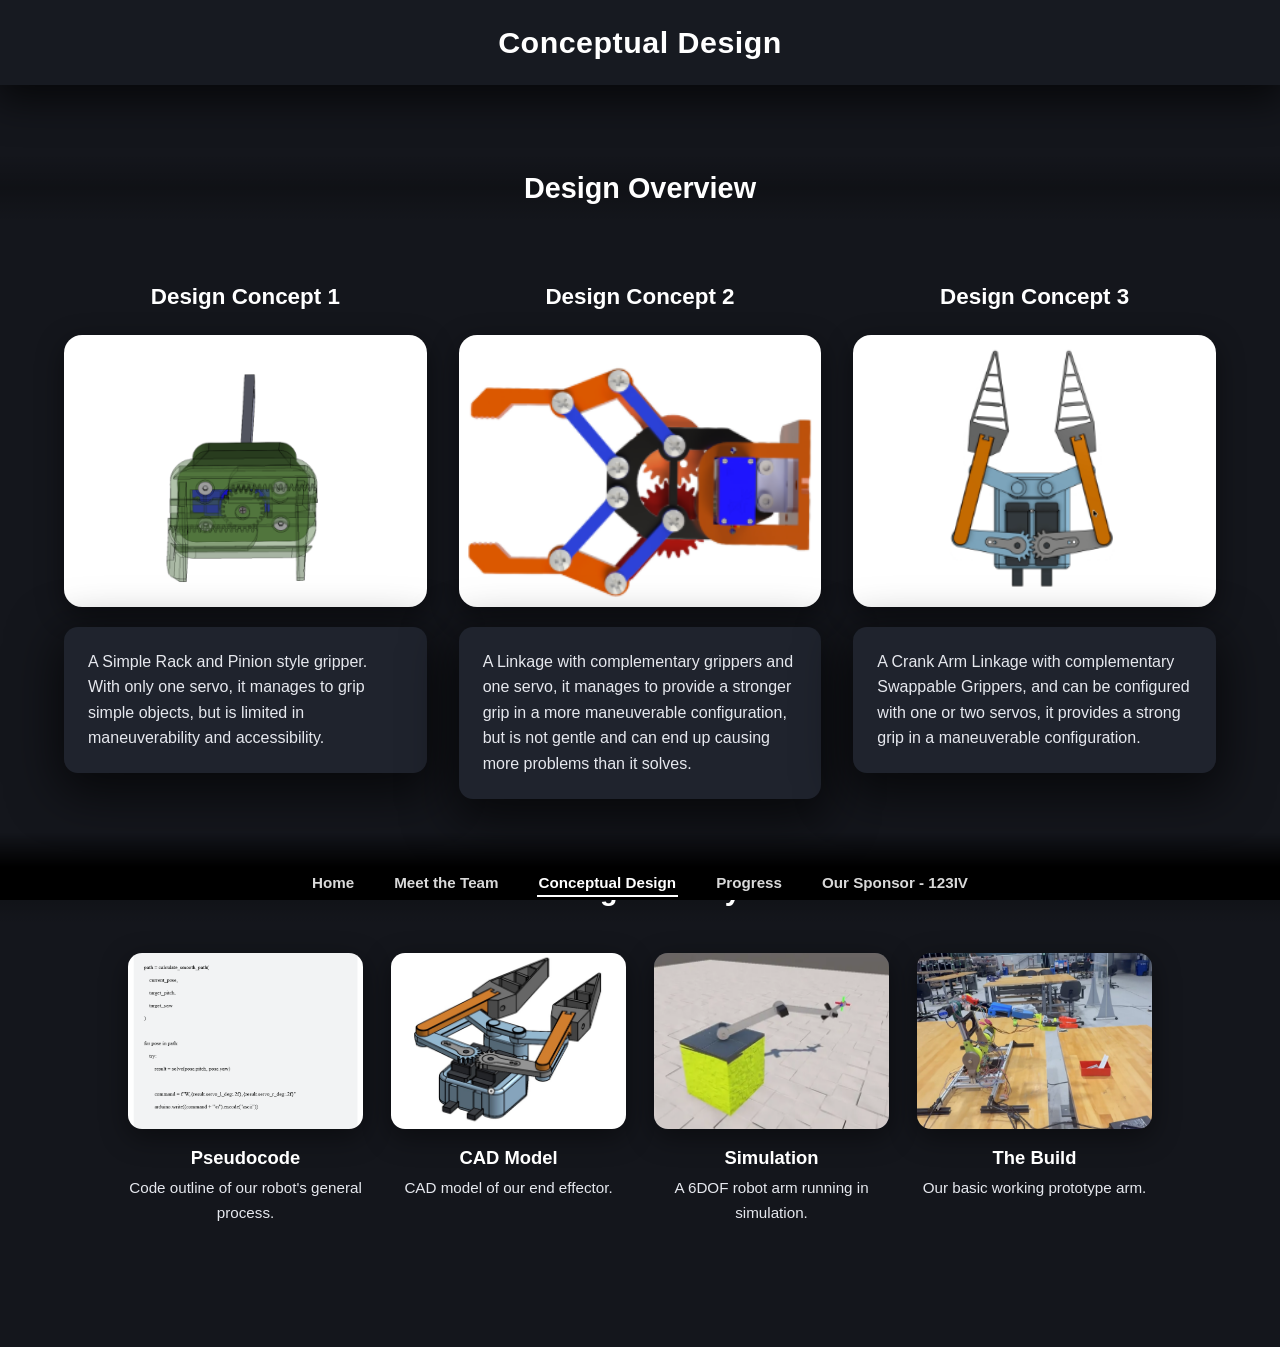
==== commit f66874cd: "Update design.html" ====
--- a/design.html
+++ b/design.html
@@ -28,7 +28,7 @@
 
         <div class="ConceptCard">
           <h3 class="SubHeaderText PageText">Design Concept 1</h3>
-          <img class="ProjectImage" src="images/ee1.png" alt="Design Concept 1">
+          <img class="ProjectImage" src="images/EE1.png" alt="Design Concept 1">
           <div class="DescriptionBox">
             <p>
               A Simple Rack and Pinion style gripper. With only one servo, it manages to grip simple objects, but is limited in maneuverability and accessibility.
@@ -38,7 +38,7 @@
 
         <div class="ConceptCard">
           <h3 class="SubHeaderText PageText">Design Concept 2</h3>
-          <img class="ProjectImage" src="images/ee2.png" alt="Design Concept 2">
+          <img class="ProjectImage" src="images/EE2.png" alt="Design Concept 2">
           <div class="DescriptionBox">
             <p>
               A Linkage with complementary grippers and one servo, it manages to provide a stronger grip in a more maneuverable configuration, but is not gentle and can end up causing more problems than it solves.
@@ -48,7 +48,7 @@
 
         <div class="ConceptCard">
           <h3 class="SubHeaderText PageText">Design Concept 3</h3>
-          <img class="ProjectImage" src="images/ee3.png" alt="Design Concept 3">
+          <img class="ProjectImage" src="images/EE3.png" alt="Design Concept 3">
           <div class="DescriptionBox">
             <p>
               A Crank Arm Linkage with complementary Swappable Grippers, and can be configured with one or two servos, it provides a strong grip in a maneuverable configuration.
